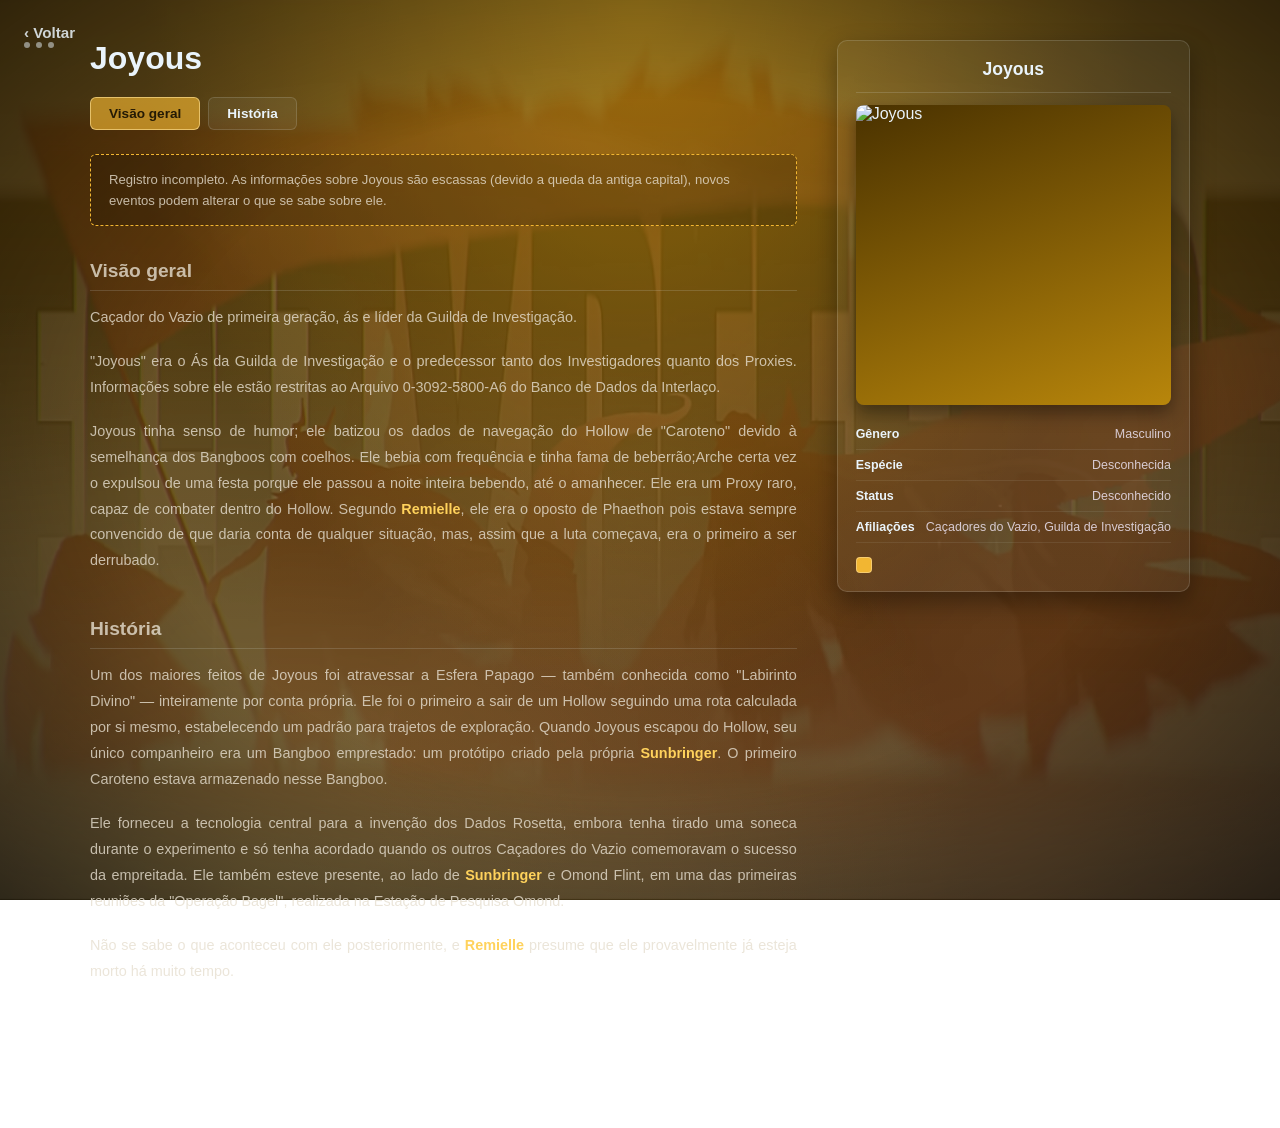
==== Joyous.html @ 52d9d24f "first commit" ====
<!DOCTYPE html>
<html lang="pt-BR">
<head>
    <meta charset="UTF-8">
    <meta name="viewport" content="width=device-width, initial-scale=1.0">
    <title>Joyous</title>
    <link rel="stylesheet" href="characters.css">
    <link rel="stylesheet" href="themes.css">
</head>
<div class="topbar">
    <a href="original.html" class="back">&#8249; Voltar</a>
    <div class="dots"><span></span><span></span><span></span></div>
</div>
<body class="theme-joyous">
    <audio id="bgm" src="audio/soundtrack.mp3" data-track="soundtrack" loop></audio> 
    <script src="music.js"></script>


    <div class="wiki-layout">

        <main class="wiki-main">
            <h1 class="page-title">Joyous</h1>

            <nav class="tabs">
                <a href="#overview" class="tab active">Visão geral</a>
                <a href="#historia" class="tab">História</a>
            </nav>

            <div class="warning-box">Registro incompleto. As informações sobre Joyous são escassas (devido a queda da antiga capital), novos eventos podem alterar o que se sabe sobre ele.</div>

            <section id="overview">
                <h2>Visão geral</h2>
                <p>Caçador do Vazio de primeira geração, ás e líder da Guilda de Investigação.</p>
                <br>
                <p>"Joyous" era o Ás da Guilda de Investigação e o predecessor tanto dos Investigadores quanto dos Proxies. Informações 
                    sobre ele estão restritas ao Arquivo 0-3092-5800-A6 do Banco de Dados da Interlaço.</p>
                <br>
                <p>Joyous tinha senso de humor; ele batizou os dados de navegação do Hollow de "Caroteno" devido à semelhança dos Bangboos
                     com coelhos. Ele bebia com frequência e tinha fama de beberrão;Arche certa vez o expulsou de uma festa porque
                      ele passou a noite inteira bebendo, até o amanhecer. Ele era um Proxy raro, capaz de combater dentro do Hollow.
                       Segundo <a href="Remielle.html">Remielle</a>, ele era o oposto de Phaethon pois estava sempre convencido de que daria conta de qualquer situação,
                        mas, assim que a luta começava, era o primeiro a ser derrubado.</p>
            </section>

            <section id="historia">
                <h2>História</h2>
                <p>Um dos maiores feitos de Joyous foi atravessar a Esfera Papago — também conhecida como "Labirinto Divino" —
                     inteiramente por conta própria. Ele foi o primeiro a sair de um Hollow seguindo uma rota calculada por si
                      mesmo, estabelecendo um padrão para trajetos de exploração. Quando Joyous escapou do Hollow, seu único companheiro
                       era um Bangboo emprestado: um protótipo criado pela própria <a href="Sunbringer.html">Sunbringer</a>. O primeiro Caroteno
                     estava armazenado 
                       nesse Bangboo.</p>
                <br>
                <p>Ele forneceu a tecnologia central para a invenção dos Dados Rosetta, embora tenha tirado uma soneca durante o 
                    experimento e só tenha acordado quando os outros Caçadores do Vazio comemoravam o sucesso da empreitada. Ele 
                    também esteve presente, ao lado de <a href="Sunbringer.html">Sunbringer</a> e Omond Flint, em uma das primeiras 
                    reuniões da "Operação Bagel", realizada na Estação de Pesquisa Omond.</p>
                <br>
                <p>Não se sabe o que aconteceu com ele posteriormente, e <a href="Remielle.html">Remielle</a> presume que ele provavelmente já esteja morto há muito tempo.</p>
            </section>

        </main>

        <aside class="infobox">
            <div class="infobox-title">Joyous</div>
            <img src="img/J_icon.png" alt="Joyous" class="infobox-img">
            <div class="infobox-row"><span class="label">Gênero</span><span>Masculino</span></div>
            <div class="infobox-row"><span class="label">Espécie</span><span>Desconhecida</span></div>
            <div class="infobox-row"><span class="label">Status</span><span>Desconhecido</span></div>
            <div class="infobox-row"><span class="label">Afiliações</span><span>Caçadores do Vazio, Guilda de Investigação</span></div>
            <span class="swatch"></span>
        </aside>

    </div>

    <script src="tabs.js"></script>
</body>
</html>
---- characters.css ----
* { margin: 0; padding: 0; box-sizing: border-box; }

body {
    background:
        radial-gradient(ellipse at top, var(--glow-top) 0%, transparent 55%),
        radial-gradient(ellipse at 20% 100%, var(--glow-left) 0%, transparent 50%),
        radial-gradient(ellipse at 80% 100%, var(--glow-right) 0%, transparent 50%),
        linear-gradient(180deg, var(--bg-top) 0%, var(--bg-bottom) 100%);
    background-attachment: fixed;
    min-height: 100vh;
    font-family: 'Segoe UI', Tahoma, Geneva, Verdana, sans-serif;
    color: #EAF4FB;
    padding: 40px 20px 100px;
}

body::before,
body::after {
    content: "";
    position: fixed;
    inset: 0;
    pointer-events: none;
}
body::before {
    background: radial-gradient(ellipse at center, transparent 55%, rgba(0, 0, 0, 0.55) 100%);
    z-index: 0;
}
body::after {
    background: var(--bg-image, url('img/original_back.png')) center / cover;
    opacity: var(--bg-opacity, 0.18);
    z-index: -1;
}
.topbar {
    display: center;
    align-items: flex-start;
    gap: 15px;
    max-width: 1000px;
    margin: 0 auto 20px;
    position: fixed; top: 24px; left: 24px; 
  }
 .back {
    text-decoration: none;
    color: #EAF4FB;
    font-size: 0.95rem;
    font-weight: 600;
    opacity: 0.85;
    
  }
 
  .dots { display: flex; gap: 6px; opacity: 0.5; }
  .dots span {
    width: 6px; height: 6px; border-radius: 50%;
    background: #EAF4FB;
  }
.wiki-layout {
    position: relative;
    z-index: 1;
    max-width: 1100px;
    margin: 0 auto;
    display: grid;
    grid-template-columns: 2fr 1fr;
    gap: 40px;
    align-items: start;
}

.page-title { font-size: 2rem; margin-bottom: 20px; }


.tabs { display: flex; gap: 8px; margin-bottom: 24px; flex-wrap: wrap; }

.tab {
    text-decoration: none;
    color: #EAF4FB;
    background: rgba(234, 244, 251, 0.06);
    border: 1px solid rgba(234, 244, 251, 0.15);
    padding: 8px 18px;
    border-radius: 6px;
    font-size: 0.85rem;
    font-weight: 600;
    transition: background 0.2s ease;
}
.tab:hover { background: rgba(234, 244, 251, 0.12); }
.tab.active {
    background: var(--accent);
    color: var(--accent-text);
    border-color: var(--accent-border);
}

.warning-box {
    border: 1px dashed var(--warn);
    color: var(--text-soft);
    background: rgba(0, 0, 0, 0.18);
    padding: 14px 18px;
    border-radius: 6px;
    font-size: 0.82rem;
    line-height: 1.6;
    margin-bottom: 34px;
}

section { margin-bottom: 44px; scroll-margin-top: 20px; }

.wiki-main h2 {
    font-size: 1.2rem;
    color: var(--text-soft);
    margin-bottom: 14px;
    padding-bottom: 8px;
    border-bottom: 1px solid rgba(234, 244, 251, 0.15);
}

.wiki-main p {
    font-size: 0.9rem;
    line-height: 1.8;
    color: var(--text-soft);
    text-align: justify;
}

.wiki-main p a {
    color: var(--accent-link);
    font-weight: 600;
    text-decoration: none;
    border-bottom: 1px solid transparent;
    transition: border-color 0.2s ease;
}
.wiki-main p a:hover { border-bottom-color: var(--accent-link); }


.infobox {
    position: sticky;
    top: 30px;
    background: rgba(234, 244, 251, 0.05);
    border: 1px solid rgba(234, 244, 251, 0.15);
    border-radius: 10px;
    padding: 18px;
    box-shadow: 0 10px 25px rgba(0, 0, 0, 0.35);
}

.infobox-title {
    text-align: center;
    font-size: 1.1rem;
    font-weight: 700;
    padding-bottom: 12px;
    margin-bottom: 12px;
    border-bottom: 1px solid rgba(234, 244, 251, 0.15);
}

.infobox-img {
    display: block;
    width: 100%;
    height: 300px;
    object-fit: cover;
    border-radius: 8px;
    background: linear-gradient(160deg, var(--img-from) 0%, var(--img-to) 100%);
    box-shadow: 0 8px 18px rgba(0, 0, 0, 0.4);
    margin-bottom: 14px;
}

.infobox-row {
    display: flex;
    justify-content: space-between;
    gap: 10px;
    font-size: 0.78rem;
    padding: 8px 0;
    border-bottom: 1px solid rgba(234, 244, 251, 0.08);
    color: #D8CBD2;
}
.infobox-row .label { font-weight: 700; color: #EAF4FB; flex-shrink: 0; }
.infobox-row span:last-child { text-align: right; }

.swatch {
    display: block;
    width: 16px;
    height: 16px;
    margin-top: 14px;
    border-radius: 4px;
    background: var(--swatch);
    border: 1px solid rgba(255, 255, 255, 0.3);
}

@media (max-width: 750px) {
    .wiki-layout { grid-template-columns: 1fr; }
    .infobox { position: static; order: -1; }
}
---- themes.css ----
body.theme-sunbringer {
    --bg-top: #586e97;   --bg-bottom: #566d97;
    --glow-top: rgba(48, 67, 121, 0.9);  --glow-left: rgba(105, 117, 150, 0.35);  --glow-right: rgba(4, 26, 68, 0.185);
    --accent: #3665e6a6; --accent-text: #b2a7b4; --accent-border: #284886a6; --accent-link: #0d0e0f;
    --warn: #3665e6a6;     --text-soft: #faf9f9;
    --img-from: #02033a; --img-to: #081085;
    --swatch: #212197e6;
}

body.theme-remielle {
    --bg-top: #5a0a3a;   --bg-bottom: #24121e;
    --glow-top: rgba(150, 20, 100, 0.8);  --glow-left: rgba(230, 70, 160, 0.3);  --glow-right: rgba(120, 10, 80, 0.3);
    --accent: #e0509aa6; --accent-text: #1c0a14; --accent-border: #f3a6cfa6; --accent-link: #8cf2ff;
    --warn: #ff4fa3;     --text-soft: #e4d6dfcc;
    --img-from: #3a0a28; --img-to: #8a1c5e;
    --swatch: #E0509A;
}

body.theme-swordmaster {
    --bg-top: #14274a;   --bg-bottom: #0f141f;
    --glow-top: rgba(40, 90, 190, 0.7);  --glow-left: rgba(120, 170, 255, 0.25);  --glow-right: rgba(60, 60, 160, 0.3);
    --accent: #7fa8f0a6; --accent-text: #0b1322; --accent-border: #cfe0ffa6; --accent-link: #9dc0ff;
    --warn: #7fa8f0;     --text-soft: #d3dbe8cc;
    --img-from: #0c1a3a; --img-to: #3a5ca8;
    --swatch: #9DC0FF;
}

body.theme-joyous {
    --bg-top: #6b4a05;   --bg-bottom: #2a2112;
    --glow-top: rgba(190, 140, 10, 0.75);  --glow-left: rgba(255, 200, 60, 0.3);  --glow-right: rgba(160, 90, 10, 0.3);
    --accent: #f2b632a6; --accent-text: #241a05; --accent-border: #ffe08fa6; --accent-link: #ffd25c;
    --warn: #f2b632;     --text-soft: #e6dfd0cc;
    --img-from: #4a3200; --img-to: #b8860b;
    --swatch: #F2B632;
}

body.theme-arche {
    --bg-top: #07504c;   --bg-bottom: #101f20;
    --glow-top: rgba(10, 130, 120, 0.7);  --glow-left: rgba(60, 220, 200, 0.25);  --glow-right: rgba(10, 90, 100, 0.3);
    --accent: #2fc4b2a6; --accent-text: #04201d; --accent-border: #9ff0e4a6; --accent-link: #6fe8d8;
    --warn: #2fc4b2;     --text-soft: #d0e0deCC;
    --img-from: #042c2a; --img-to: #0f7a70;
    --swatch: #58079b;
}

body.theme-beliora {
    --bg-top: #35105e;   --bg-bottom: #1a1222;
    --glow-top: rgba(90, 30, 170, 0.75);  --glow-left: rgba(170, 90, 255, 0.25);  --glow-right: rgba(60, 10, 120, 0.35);
    --accent: #9b5cf0a6; --accent-text: #150a24; --accent-border: #d2b0ffa6; --accent-link: #c299ff;
    --warn: #b06bff;     --text-soft: #ddd4e8cc;
    --img-from: #1c0a38; --img-to: #5a2aa8;
    --swatch: #9B5CF0;
}

body.theme-falkenhayn {
    --bg-top: #4a1c1a;   --bg-bottom: #1e1715;
    --glow-top: rgba(110, 42, 30, 0.7);  --glow-left: rgba(190, 118, 70, 0.22);  --glow-right: rgba(80, 42, 20, 0.35);
    --accent: #8fb348a6; --accent-text: #11190a; --accent-border: #cfe39aa6; --accent-link: #b5d46a;
    --warn: #8fb348;     --text-soft: #dbe0d0cc;
    --img-from: #1c2a0e; --img-to: #55742a;
    --swatch: #f7420c;
}
body.theme-miyabi {
    --bg-top: #1b6572;   --bg-bottom: #1b6572;
    --glow-top: rgba(30, 94, 110, 0.7);  --glow-left: rgba(70, 162, 190, 0.22);  --glow-right: rgba(20, 36, 80, 0.35);
    --accent: #4888b3a6; --accent-text: #11190a; --accent-border: #9a9be3a6; --accent-link: #b5d46a;
    --text-soft: #dbe0d0cc;
    --img-from: #1c2a0e; --img-to: #2a5d74;
    --swatch: #0c6af7;
}
body.theme-ye {
    --bg-top: #8b2531;   --bg-bottom: #310c11;
    --glow-top: rgba(112, 36, 23, 0.7);  --glow-left: rgba(145, 48, 48, 0.22);  --glow-right: rgba(80, 42, 20, 0.35);
    --accent: #e4640fa6; --accent-text: #190a0b; --accent-border: #e39a9ea6; --accent-link: #dd3a1d;
    --text-soft: #dbe0d0cc;
    --img-from: #1c2a0e; --img-to: #742a30;
    --swatch: #d32029;
}
body.theme-old-eridu {
    --bg-image: url('img/eridu_back.png'); --bg-opacity: 0.3;
    --bg-top: #3d140c;   --bg-bottom: #1c1512;
    --glow-top: rgba(160, 30, 4, 0.7);  --glow-left: rgba(94, 67, 46, 0.22);  --glow-right: rgba(75, 45, 39, 0.35);
    --accent: #d63e3ea6; --accent-text: #1d0d08; --accent-border: #f0b9a0a6; --accent-link: #ff9a78;
    --warn: #c9694a;     --text-soft: #e3d8d2cc;
}
 
body.theme-new-eridu {
    --bg-image: url('img/eridu_back.png'); --bg-opacity: 0.35;
    --bg-top: #0f1f45;   --bg-bottom: #0e0f1c;
    --glow-top: rgba(40, 80, 190, 0.7);  --glow-left: rgba(220, 70, 70, 0.22);  --glow-right: rgba(30, 60, 150, 0.3);
    --accent: #4f8cf0a6; --accent-text: #08142b; --accent-border: #b4d0ffa6; --accent-link: #8fb8ff;
    --warn: #e05a5a;     --text-soft: #d3dbe8cc;
    --img-from: #0a1633; --img-to: #2d4f9e;
}
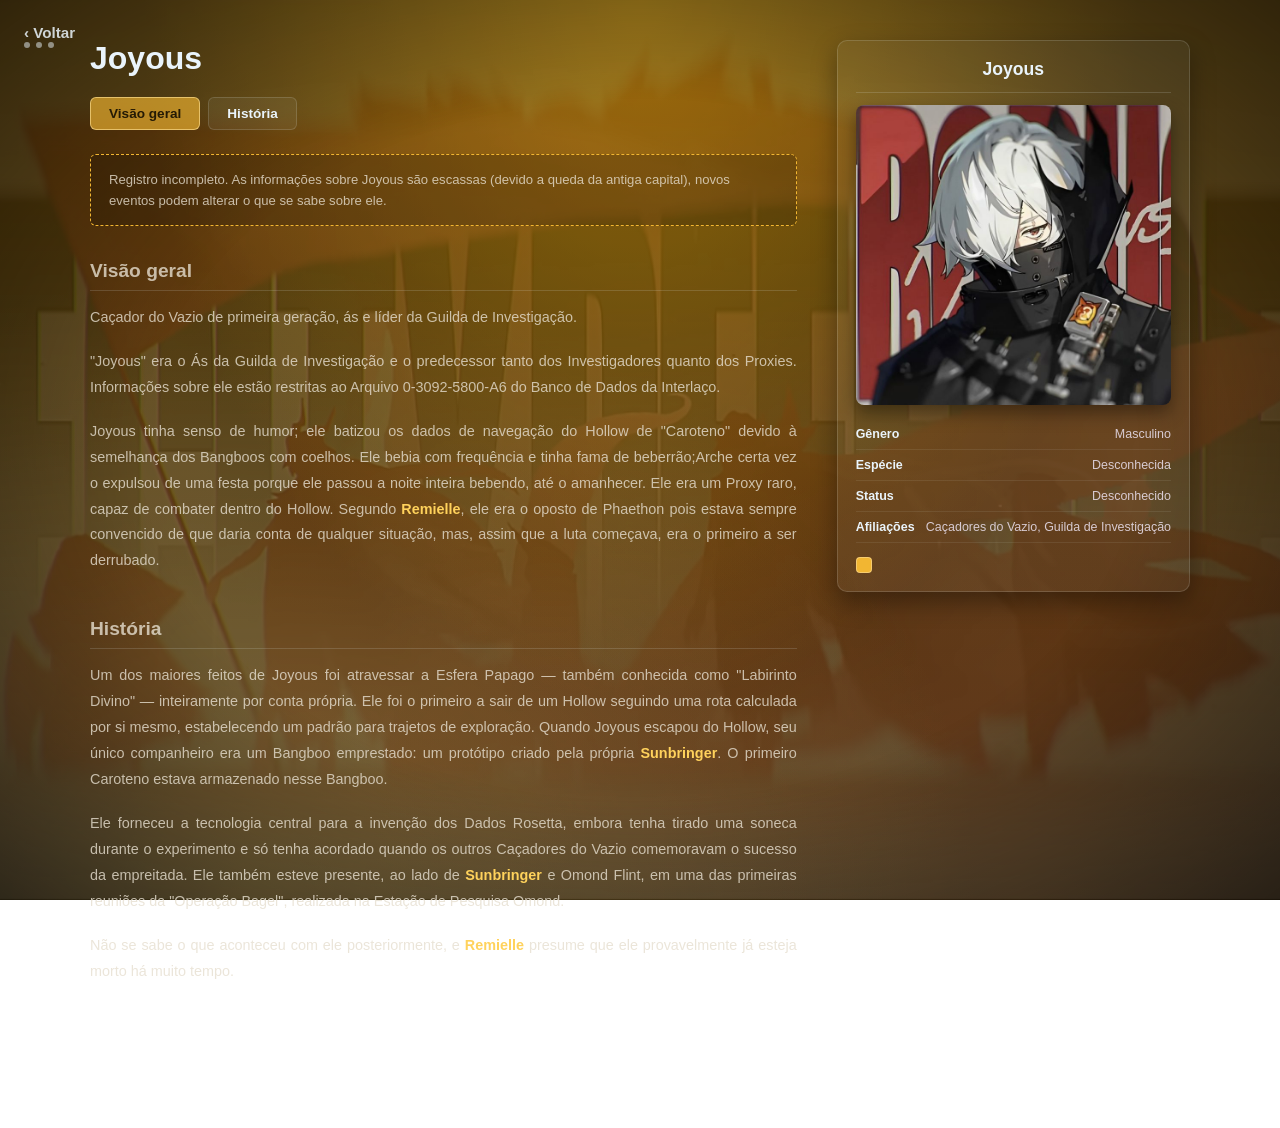
==== commit eb8965b6: "corrigi alguns problemas" ====
--- a/Joyous.html
+++ b/Joyous.html
@@ -47,23 +47,23 @@
                 <p>Um dos maiores feitos de Joyous foi atravessar a Esfera Papago — também conhecida como "Labirinto Divino" —
                      inteiramente por conta própria. Ele foi o primeiro a sair de um Hollow seguindo uma rota calculada por si
                       mesmo, estabelecendo um padrão para trajetos de exploração. Quando Joyous escapou do Hollow, seu único companheiro
-                       era um Bangboo emprestado: um protótipo criado pela própria <a href="Sunbringer.html">Sunbringer</a>. O primeiro Caroteno
+                       era um Bangboo emprestado: um protótipo criado pela própria <a href="sunbringer.html">Sunbringer</a>. O primeiro Caroteno
                      estava armazenado 
                        nesse Bangboo.</p>
                 <br>
                 <p>Ele forneceu a tecnologia central para a invenção dos Dados Rosetta, embora tenha tirado uma soneca durante o 
                     experimento e só tenha acordado quando os outros Caçadores do Vazio comemoravam o sucesso da empreitada. Ele 
-                    também esteve presente, ao lado de <a href="Sunbringer.html">Sunbringer</a> e Omond Flint, em uma das primeiras 
+                    também esteve presente, ao lado de <a href="sunbringer.html">Sunbringer</a> e Omond Flint, em uma das primeiras 
                     reuniões da "Operação Bagel", realizada na Estação de Pesquisa Omond.</p>
                 <br>
-                <p>Não se sabe o que aconteceu com ele posteriormente, e <a href="Remielle.html">Remielle</a> presume que ele provavelmente já esteja morto há muito tempo.</p>
+                <p>Não se sabe o que aconteceu com ele posteriormente, e <a href="remielle.html">Remielle</a> presume que ele provavelmente já esteja morto há muito tempo.</p>
             </section>
 
         </main>
 
         <aside class="infobox">
             <div class="infobox-title">Joyous</div>
-            <img src="img/J_icon.png" alt="Joyous" class="infobox-img">
+            <img src="img/j_icon.png" alt="Joyous" class="infobox-img">
             <div class="infobox-row"><span class="label">Gênero</span><span>Masculino</span></div>
             <div class="infobox-row"><span class="label">Espécie</span><span>Desconhecida</span></div>
             <div class="infobox-row"><span class="label">Status</span><span>Desconhecido</span></div>
